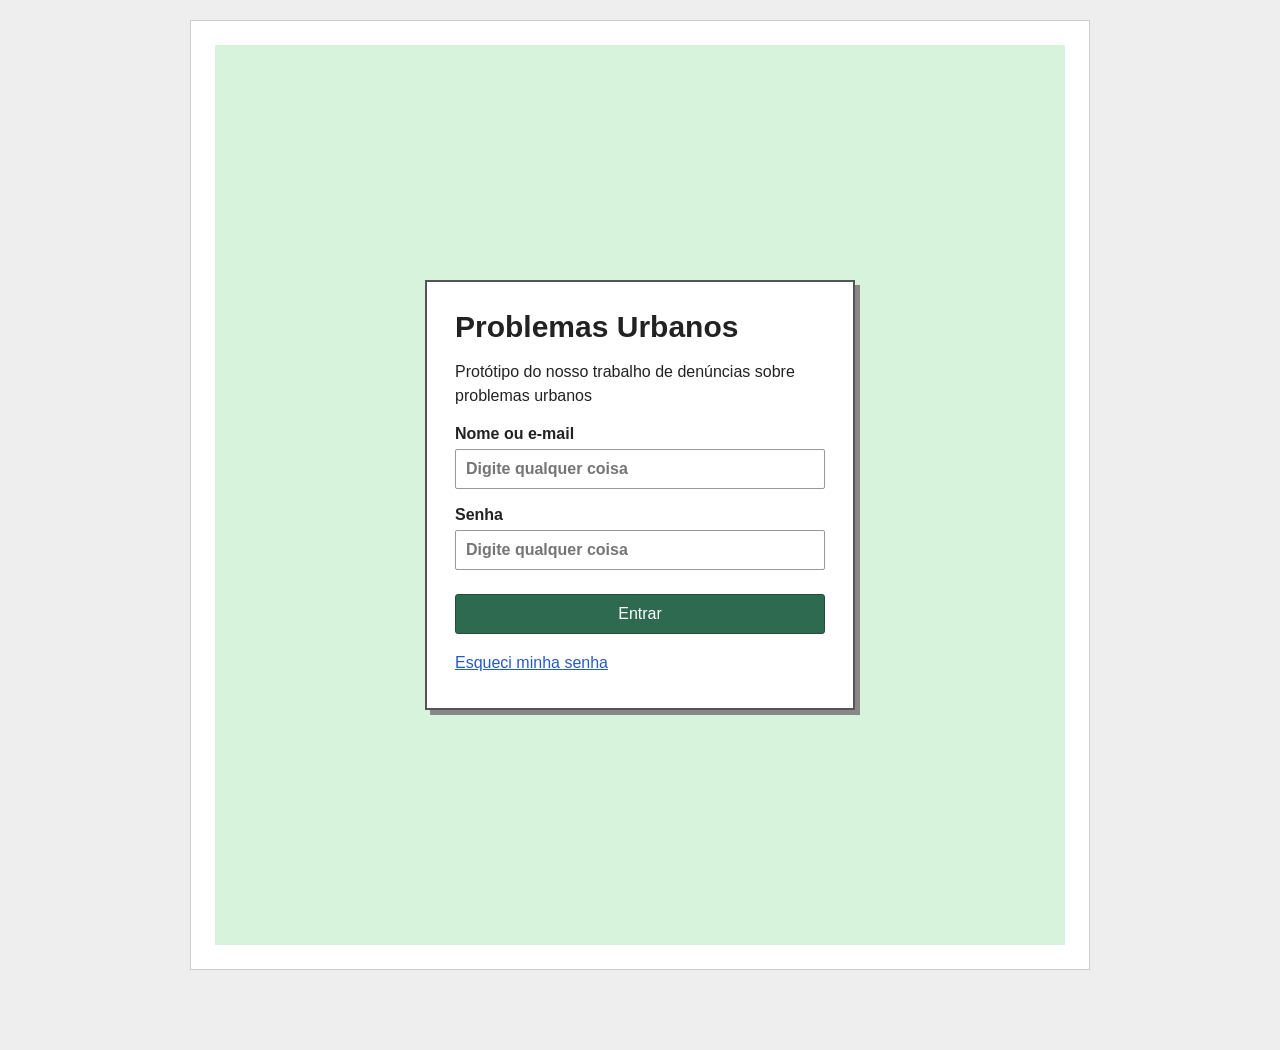
==== html/index.html @ fb7c90d3 "seila" ====
<!doctype html>
<html lang="pt-BR">
  <head>
    <meta charset="UTF-8" />
    <meta name="viewport" content="width=device-width, initial-scale=1.0" />
    <title>Login - Problemas Urbanos</title>
    <link rel="stylesheet" href="..//css/style.css" />
  </head>
  <body>
    <main>
      <div class="login">
        <div class="caixa">
          <h1>Problemas Urbanos</h1>
          <p>
            Protótipo do nosso trabalho de denúncias sobre problemas urbanos
          </p>
          <form
            onsubmit="event.preventDefault(); window.location.href='inicio.html'"
          >
            <label
              >Nome ou e-mail<input
                placeholder="Digite qualquer coisa" /></label
            ><label
              >Senha<input
                type="password"
                placeholder="Digite qualquer coisa" /></label
            ><button class="principal">Entrar</button>
          </form>
          <button
            class="link"
            onclick="alert('Nesta demonstração, qualquer preenchimento permite entrar.')"
          >
            Esqueci minha senha
          </button>
        </div>
      </div>
    </main>

    <script src="script.js"></script>
  </body>
</html>
---- css/style.css ----
/*
  Estilo simples do protótipo escolar.
  Este arquivo é usado pelas dez telas HTML.
*/

* {
  box-sizing: border-box;
}

body {
  margin: 0;
  background: #eeeeee;
  color: #222222;
  font-family: Arial, Helvetica, sans-serif;
}

button,
input,
select,
textarea {
  font: inherit;
}

button {
  cursor: pointer;
}

header {
  display: flex;
  align-items: center;
  justify-content: space-between;
  padding: 15px 24px;
  color: #ffffff;
  background: #2d6a4f;
}

header strong {
  display: block;
  font-size: 20px;
}

header small {
  display: block;
  margin-top: 3px;
  color: #d8f3dc;
}

header button {
  padding: 7px 12px;
  color: #2d6a4f;
  background: #ffffff;
  border: 0;
  border-radius: 2px;
}

main {
  width: min(900px, calc(100% - 30px));
  min-height: 550px;
  margin: 20px auto 80px;
  padding: 24px;
  background: #ffffff;
  border: 1px solid #cccccc;
}

.barra {
  display: flex;
  justify-content: space-between;
  padding: 10px;
  margin-bottom: 20px;
  font-size: 13px;
  background: #f4f4f4;
  border: 1px solid #cccccc;
}

.barra span:last-child {
  padding: 2px 6px;
  background: #ffe8a1;
}

h1 {
  margin: 12px 0;
  color: #2d6a4f;
  font-size: 30px;
}

h2 {
  padding-bottom: 5px;
  margin-top: 28px;
  border-bottom: 1px solid #cccccc;
}

p {
  line-height: 1.5;
}

label {
  display: block;
  margin: 17px 0 6px;
  font-weight: bold;
}

input,
select,
textarea {
  display: block;
  width: 100%;
  padding: 10px;
  margin-top: 6px;
  background: #ffffff;
  border: 1px solid #999999;
  border-radius: 2px;
}

textarea {
  min-height: 110px;
}

button,
.principal {
  padding: 10px 16px;
  margin: 12px 8px 0 0;
  background: #eeeeee;
  border: 1px solid #999999;
  border-radius: 3px;
}

.principal {
  color: #ffffff;
  background: #2d6a4f;
  border-color: #214d3a;
}

.grande {
  padding: 15px 22px;
  font-size: 17px;
}

.voltar,
.link {
  padding: 8px 0;
  color: #245bca;
  text-decoration: underline;
  background: none;
  border: 0;
}

.cards {
  display: flex;
  gap: 12px;
  margin: 22px 0;
}

.cards div {
  flex: 1;
  padding: 18px 12px;
  background: #fafafa;
  border: 1px solid #bbbbbb;
}

.cards b {
  display: block;
  color: #2d6a4f;
  font-size: 28px;
}

.cards span {
  font-size: 13px;
}

.atalhos {
  display: flex;
  flex-wrap: wrap;
  gap: 8px;
}

.item {
  display: block;
  width: 100%;
  padding: 13px;
  margin: 9px 0;
  text-align: left;
  background: #fafafa;
  border: 1px solid #bbbbbb;
}

.item b,
.item span,
.item small {
  display: block;
  margin-bottom: 5px;
}

.item span {
  color: #444444;
}

.item small,
.observacao {
  color: #666666;
  font-size: 12px;
}

.clicavel:hover {
  background: #eaf4ee;
}

.mapa {
  display: flex;
  flex-direction: column;
  align-items: center;
  justify-content: center;
  height: 260px;
  gap: 18px;
  margin: 18px 0;
  text-align: center;
  background-color: #dce8d6;
  background-image:
    linear-gradient(
      30deg,
      transparent 47%,
      #91a88d 48%,
      #91a88d 51%,
      transparent 52%
    ),
    linear-gradient(
      120deg,
      transparent 47%,
      #91a88d 48%,
      #91a88d 51%,
      transparent 52%
    );
  border: 2px solid #777777;
}

.mapa b,
.mapa span {
  padding: 6px;
  background: #ffffff;
  border: 1px solid #777777;
}

.mapa strong {
  font-size: 42px;
  letter-spacing: 10px;
}

.mapa.grande {
  height: 360px;
}

.resumo,
.perfil {
  padding: 15px;
  margin: 20px 0;
  background: #f7f7f7;
  border: 1px solid #aaaaaa;
}

.perfil b,
.perfil span {
  display: block;
  margin: 6px 0;
}

.login {
  display: flex;
  align-items: center;
  justify-content: center;
  min-height: 100vh;
  padding: 20px;
  background: #d8f3dc;
}

.caixa {
  width: min(430px, 100%);
  padding: 28px;
  background: #ffffff;
  border: 2px solid #555555;
  box-shadow: 5px 5px #888888;
}

.caixa h1 {
  margin-top: 0;
  color: #222222;
}

.caixa label {
  display: block;
  margin: 17px 0 6px;
  font-weight: bold;
}

.caixa .principal {
  width: 100%;
  margin-top: 18px;
}

.caixa .observacao {
  margin-top: 22px;
}

nav {
  position: fixed;
  right: 0;
  bottom: 0;
  left: 0;
  display: flex;
  justify-content: center;
  gap: 5px;
  padding: 8px;
  background: #ffffff;
  border-top: 2px solid #aaaaaa;
}

nav a {
  padding: 10px 20px;
  color: #222222;
  text-decoration: none;
  background: #eeeeee;
  border: 1px solid #aaaaaa;
}

@media (max-width: 600px) {
  main {
    padding: 16px;
  }

  .cards {
    flex-direction: column;
  }

  .barra {
    flex-direction: column;
    gap: 6px;
  }

  nav a {
    flex: 1;
    padding: 9px 3px;
    font-size: 12px;
    text-align: center;
  }
}
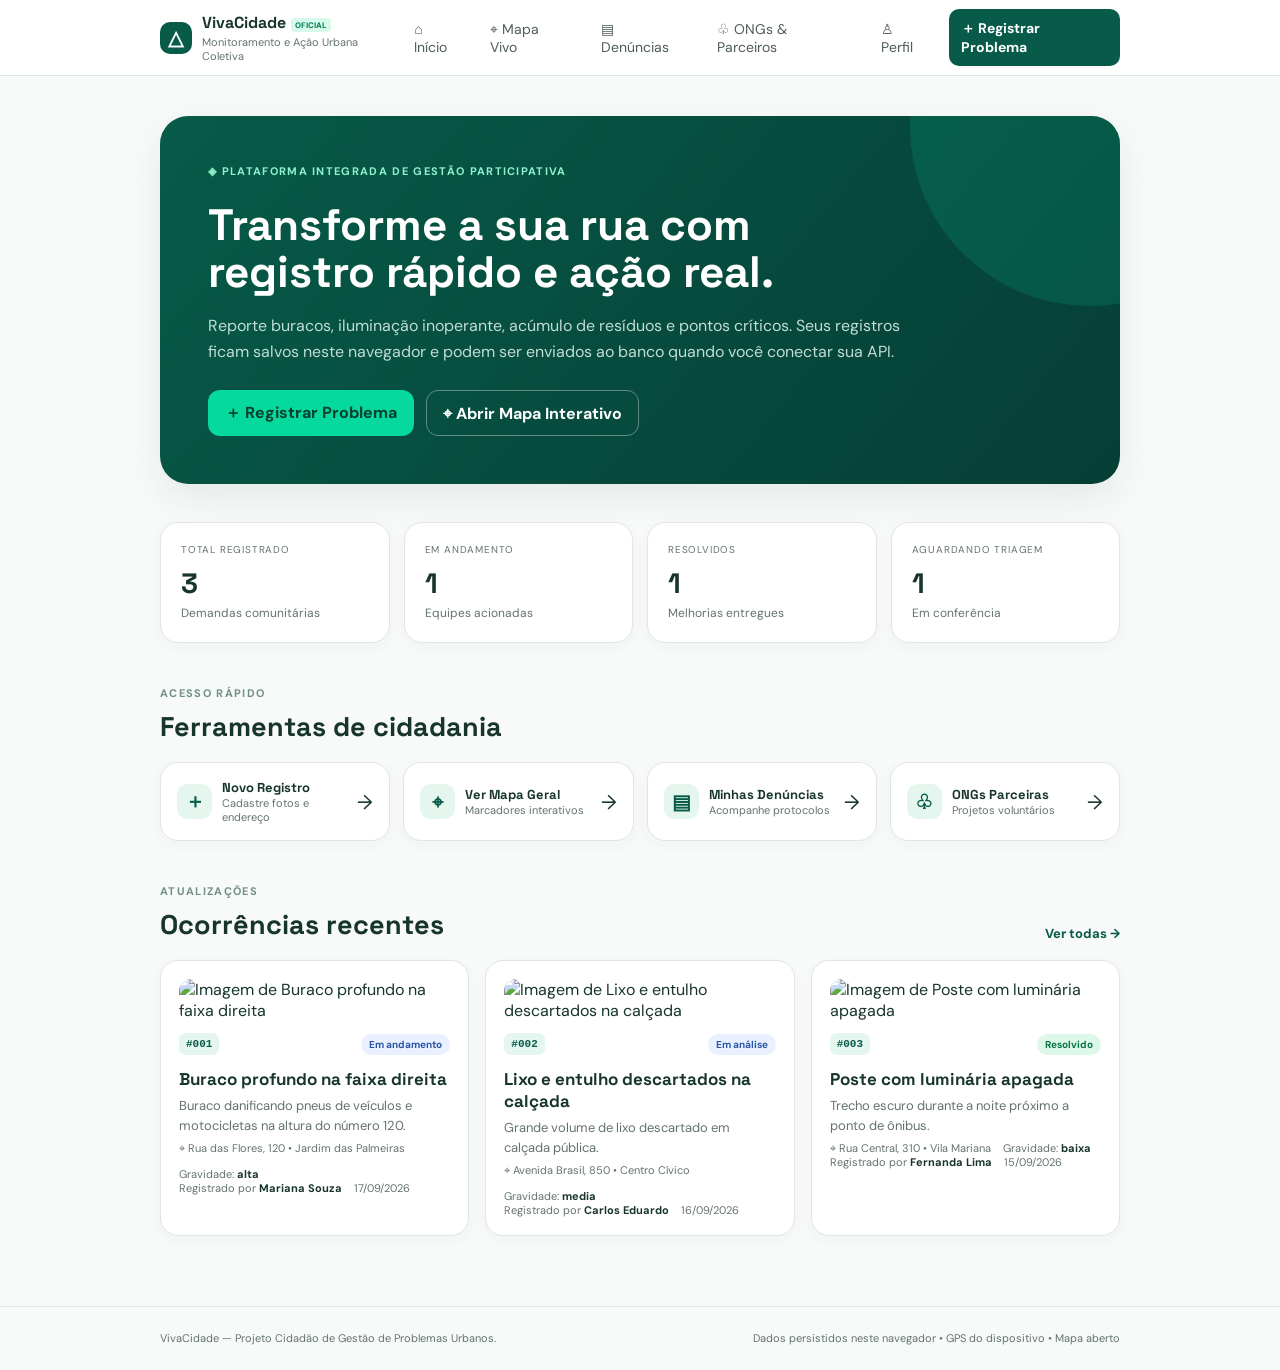
==== commit a9e996cd: "primeira versao" ====
--- a/html/index.html
+++ b/html/index.html
@@ -3,39 +3,350 @@
   <head>
     <meta charset="UTF-8" />
     <meta name="viewport" content="width=device-width, initial-scale=1.0" />
-    <title>Login - Problemas Urbanos</title>
-    <link rel="stylesheet" href="..//css/style.css" />
+    <meta
+      name="description"
+      content="VivaCidade — registro colaborativo de problemas urbanos"
+    />
+    <title>VivaCidade — Problemas Urbanos</title>
+    <link rel="preconnect" href="https://fonts.googleapis.com" />
+    <link rel="preconnect" href="https://fonts.gstatic.com" crossorigin />
+    <link
+      href="https://fonts.googleapis.com/css2?family=DM+Sans:wght@400;500;600;700&family=Space+Grotesk:wght@500;600;700&display=swap"
+      rel="stylesheet"
+    />
+    <link rel="stylesheet" href="/css/style.css" />
   </head>
   <body>
-    <main>
-      <div class="login">
-        <div class="caixa">
-          <h1>Problemas Urbanos</h1>
+    <header class="topbar">
+      <a class="brand" href="#inicio"
+        ><span class="brand-mark">△</span
+        ><span
+          ><strong>VivaCidade</strong><small>OFICIAL</small
+          ><em>Monitoramento e Ação Urbana Coletiva</em></span
+        ></a
+      >
+      <button class="menu-toggle" id="menuToggle" aria-label="Abrir menu">
+        ☰
+      </button>
+      <nav id="mainNav">
+        <a href="#inicio">⌂ Início</a><a href="#mapa">⌖ Mapa Vivo</a
+        ><a href="#denuncias">▤ Denúncias</a
+        ><a href="#colaboradores">♧ ONGs & Parceiros</a
+        ><a href="#perfil">♙ Perfil</a
+        ><a class="nav-cta" href="#registrar">＋ Registrar Problema</a>
+      </nav>
+    </header>
+
+    <main class="shell">
+      <section class="view" data-view="inicio">
+        <div class="hero">
+          <div class="eyebrow">
+            ◈ Plataforma Integrada de Gestão Participativa
+          </div>
+          <h1>Transforme a sua rua com registro rápido e ação real.</h1>
           <p>
-            Protótipo do nosso trabalho de denúncias sobre problemas urbanos
+            Reporte buracos, iluminação inoperante, acúmulo de resíduos e pontos
+            críticos. Seus registros ficam salvos neste navegador e podem ser
+            enviados ao banco quando você conectar sua API.
           </p>
-          <form
-            onsubmit="event.preventDefault(); window.location.href='inicio.html'"
+          <div class="hero-actions">
+            <a class="button button-primary" href="#registrar"
+              >＋ Registrar Problema</a
+            ><a class="button button-ghost" href="#mapa"
+              >⌖ Abrir Mapa Interativo</a
+            >
+          </div>
+        </div>
+        <div id="stats" class="stats-grid"></div>
+        <div class="section-heading">
+          <div>
+            <span class="eyebrow muted">Acesso rápido</span>
+            <h2>Ferramentas de cidadania</h2>
+          </div>
+        </div>
+        <div class="quick-grid">
+          <a href="#registrar" class="quick-card"
+            ><b>＋</b
+            ><span
+              ><strong>Novo Registro</strong
+              ><small>Cadastre fotos e endereço</small></span
+            >→</a
+          ><a href="#mapa" class="quick-card"
+            ><b>⌖</b
+            ><span
+              ><strong>Ver Mapa Geral</strong
+              ><small>Marcadores interativos</small></span
+            >→</a
+          ><a href="#denuncias" class="quick-card"
+            ><b>▤</b
+            ><span
+              ><strong>Minhas Denúncias</strong
+              ><small>Acompanhe protocolos</small></span
+            >→</a
+          ><a href="#colaboradores" class="quick-card"
+            ><b>♧</b
+            ><span
+              ><strong>ONGs Parceiras</strong
+              ><small>Projetos voluntários</small></span
+            >→</a
           >
+        </div>
+        <div class="section-heading">
+          <div>
+            <span class="eyebrow muted">Atualizações</span>
+            <h2>Ocorrências recentes</h2>
+          </div>
+          <a href="#denuncias" class="text-link">Ver todas →</a>
+        </div>
+        <div id="recentComplaints" class="cards-grid"></div>
+      </section>
+
+      <section class="view" data-view="registrar" hidden>
+        <div class="page-title">
+          <span class="eyebrow muted">Protocolo Cidadão Digital</span>
+          <h1>Registrar problema urbano</h1>
+          <p>Preencha os dados; tudo é salvo no armazenamento do navegador.</p>
+        </div>
+        <form id="complaintForm" class="panel form-panel">
+          <div class="form-grid">
             <label
-              >Nome ou e-mail<input
-                placeholder="Digite qualquer coisa" /></label
-            ><label
-              >Senha<input
-                type="password"
-                placeholder="Digite qualquer coisa" /></label
-            ><button class="principal">Entrar</button>
+              >Categoria<select id="category" required>
+                <option value="buraco_na_rua">Buraco na rua</option>
+                <option value="lixo_acumulado">Lixo e entulho</option>
+                <option value="iluminacao_publica">Iluminação pública</option>
+                <option value="alagamento">Alagamento</option>
+                <option value="calcada_danificada">Calçada danificada</option>
+                <option value="outro">Outro</option>
+              </select></label
+            ><label
+              >Título<input
+                id="title"
+                required
+                maxlength="255"
+                placeholder="Ex.: Buraco grande em frente ao número 120" /></label
+            ><label class="full"
+              >Descrição<textarea
+                id="description"
+                required
+                minlength="8"
+                placeholder="Explique o problema, impacto e há quanto tempo existe."
+              ></textarea></label
+            ><label
+              >Gravidade<select id="severity">
+                <option value="baixa">Baixa</option>
+                <option value="media" selected>Média</option>
+                <option value="alta">Alta</option>
+                <option value="urgente">Urgente</option>
+              </select></label
+            ><label
+              >Seu nome<input
+                id="reporterName"
+                value="Morador Local"
+                maxlength="120" /></label
+            ><label
+              >E-mail<input
+                id="reporterEmail"
+                type="email"
+                value="morador@cidade.org"
+                maxlength="180" /></label
+            ><label class="full"
+              >Endereço específico<input
+                id="address"
+                required
+                maxlength="255"
+                value="Rua das Flores, 120" /></label
+            ><label
+              >Bairro / Região<input
+                id="neighborhood"
+                maxlength="120"
+                value="Jardim Central"
+            /></label>
+            <div class="location-box">
+              <button type="button" class="button button-outline" id="useGps">
+                ⌖ Usar minha localização GPS</button
+              ><span id="coordinates">Coordenadas: -23.550520, -46.633308</span>
+            </div>
+            <label class="full upload-label"
+              >Foto da ocorrência<input
+                id="complaintImage"
+                type="file"
+                accept="image/*"
+              /><span id="imageName">Nenhuma imagem selecionada</span></label
+            >
+          </div>
+          <div class="form-actions">
+            <a class="button button-ghost" href="#inicio">Cancelar</a
+            ><button class="button button-primary" type="submit">
+              ✓ Salvar denúncia
+            </button>
+          </div>
+        </form>
+      </section>
+
+      <section class="view" data-view="denuncias" hidden>
+        <div class="page-title row-title">
+          <div>
+            <span class="eyebrow muted">Histórico local persistente</span>
+            <h1>Denúncias & ocorrências</h1>
+            <p>Busque, apoie e altere o status das ocorrências salvas.</p>
+          </div>
+          <a class="button button-primary" href="#registrar"
+            >＋ Nova denúncia</a
+          >
+        </div>
+        <div class="filters">
+          <input
+            id="search"
+            placeholder="Buscar por código, rua ou palavra-chave..."
+          /><select id="statusFilter">
+            <option value="">Todos os status</option>
+            <option value="em_analise">Em análise</option>
+            <option value="em_andamento">Em andamento</option>
+            <option value="resolvido">Resolvido</option></select
+          ><select id="categoryFilter">
+            <option value="">Todas as categorias</option>
+            <option value="buraco_na_rua">Buracos</option>
+            <option value="lixo_acumulado">Lixo</option>
+            <option value="iluminacao_publica">Iluminação</option>
+            <option value="alagamento">Alagamentos</option>
+          </select>
+        </div>
+        <div id="complaintsList" class="stack"></div>
+      </section>
+
+      <section class="view" data-view="mapa" hidden>
+        <div class="page-title row-title">
+          <div>
+            <span class="eyebrow muted">Geolocalização</span>
+            <h1>Mapa Vivo da Cidade</h1>
+            <p>Use o GPS real ou os pontos geocodificados das denúncias.</p>
+          </div>
+          <button class="button button-outline" id="mapGps">
+            ⌖ Centralizar no meu GPS
+          </button>
+        </div>
+        <div class="map-layout">
+          <div class="map-panel">
+            <div id="mapStatus" class="map-status">
+              Mapa OpenStreetMap pronto
+            </div>
+            <iframe
+              id="mapFrame"
+              title="Mapa das ocorrências"
+              loading="lazy"
+            ></iframe>
+          </div>
+          <aside id="mapDetails" class="panel map-details">
+            <div class="empty-state">
+              Selecione uma ocorrência na lista abaixo para ver detalhes.
+            </div>
+          </aside>
+        </div>
+        <div id="mapCards" class="cards-grid compact"></div>
+      </section>
+
+      <section class="view" data-view="perfil" hidden>
+        <div class="page-title">
+          <span class="eyebrow muted">Preferências</span>
+          <h1>Meu perfil</h1>
+          <p>As alterações ficam salvas automaticamente no localStorage.</p>
+        </div>
+        <div class="two-col">
+          <form id="profileForm" class="panel form-panel">
+            <div class="avatar-row">
+              <div id="avatarPreview" class="avatar">♙</div>
+              <label class="button button-outline"
+                >Escolher foto<input
+                  id="avatarImage"
+                  type="file"
+                  accept="image/*"
+                  hidden
+              /></label>
+            </div>
+            <label>Nome completo<input id="profileName" required /></label
+            ><label
+              >E-mail<input id="profileEmail" required type="email" /></label
+            ><label
+              >Bairro de atuação<input
+                id="profileNeighborhood"
+                required /></label
+            ><label class="check-row"
+              ><input id="notifications" type="checkbox" /> Receber notificações
+              de andamento</label
+            ><button class="button button-primary" type="submit">
+              Salvar alterações
+            </button>
           </form>
-          <button
-            class="link"
-            onclick="alert('Nesta demonstração, qualquer preenchimento permite entrar.')"
-          >
-            Esqueci minha senha
+          <div class="panel summary-panel">
+            <span class="eyebrow muted">Resumo</span>
+            <h2 id="profileSummary">Cidadão Participativo</h2>
+            <p id="profileSummaryEmail"></p>
+            <hr />
+            <p><strong id="profileCount">0</strong> denúncias cadastradas</p>
+            <p class="success">● Conta ativa</p>
+          </div>
+        </div>
+      </section>
+
+      <section class="view" data-view="colaboradores" hidden>
+        <div class="page-title row-title">
+          <div>
+            <span class="eyebrow muted">Rede de impacto</span>
+            <h1>ONGs & parceiros</h1>
+            <p>Organizações cadastradas pela comunidade.</p>
+          </div>
+          <button class="button button-primary" id="showOrgForm">
+            ＋ Cadastrar organização
           </button>
         </div>
-      </div>
+        <form id="orgForm" class="panel form-panel" hidden>
+          <div class="form-grid">
+            <label
+              >Nome da organização<input
+                id="orgName"
+                required
+                maxlength="140" /></label
+            ><label
+              >Categoria<input
+                id="orgCategory"
+                required
+                maxlength="100" /></label
+            ><label class="full"
+              >Descrição curta<input
+                id="orgTagline"
+                required
+                maxlength="255" /></label
+            ><label>E-mail de contato<input id="orgEmail" type="email" /></label
+            ><label>Telefone<input id="orgPhone" /></label
+            ><label class="full"
+              >Áreas de atuação<textarea
+                id="orgFocus"
+                required
+              ></textarea></label
+            ><label class="full upload-label"
+              >Imagem<input id="orgImage" type="file" accept="image/*" /><span
+                id="orgImageName"
+                >Nenhuma imagem selecionada</span
+              ></label
+            >
+          </div>
+          <div class="form-actions">
+            <button type="button" class="button button-ghost" id="cancelOrg">
+              Cancelar</button
+            ><button class="button button-primary">Salvar organização</button>
+          </div>
+        </form>
+        <div id="orgList" class="cards-grid"></div>
+      </section>
     </main>
-
-    <script src="script.js"></script>
+    <div id="toast" class="toast" role="status"></div>
+    <footer>
+      VivaCidade — Projeto Cidadão de Gestão de Problemas Urbanos.
+      <span
+        >Dados persistidos neste navegador • GPS do dispositivo • Mapa
+        aberto</span
+      >
+    </footer>
+    <script src="/java/app.js"></script>
   </body>
 </html>
--- a/css/style.css
+++ b/css/style.css
@@ -1,343 +1,722 @@
-/*
-  Estilo simples do protótipo escolar.
-  Este arquivo é usado pelas dez telas HTML.
-*/
-
+:root {
+  --ink: #17352b;
+  --muted: #64736d;
+  --line: #dfe7e2;
+  --paper: #f7faf8;
+  --card: #fff;
+  --green: #075b48;
+  --lime: #05d99b;
+  --soft: #e4f6ee;
+  --orange: #e99620;
+  --red: #d95252;
+  --shadow: 0 14px 36px rgba(23, 53, 43, 0.08);
+  --ease: cubic-bezier(0.23, 1, 0.32, 1);
+}
 * {
   box-sizing: border-box;
 }
-
+html {
+  scroll-behavior: smooth;
+}
 body {
   margin: 0;
-  background: #eeeeee;
-  color: #222222;
-  font-family: Arial, Helvetica, sans-serif;
-}
-
+  background: var(--paper);
+  color: var(--ink);
+  font-family: "DM Sans", sans-serif;
+}
+h1,
+h2,
+h3,
+strong {
+  font-family: "Space Grotesk", sans-serif;
+}
+a {
+  color: inherit;
+  text-decoration: none;
+}
 button,
 input,
 select,
 textarea {
   font: inherit;
 }
-
-button {
+button,
+.button {
   cursor: pointer;
 }
-
-header {
+.topbar {
+  height: 76px;
+  background: #fff;
+  border-bottom: 1px solid var(--line);
   display: flex;
   align-items: center;
   justify-content: space-between;
-  padding: 15px 24px;
-  color: #ffffff;
-  background: #2d6a4f;
-}
-
-header strong {
+  padding: 0 max(24px, calc((100% - 960px) / 2));
+  position: sticky;
+  top: 0;
+  z-index: 5;
+}
+.brand {
+  display: flex;
+  align-items: center;
+  gap: 10px;
+}
+.brand-mark {
+  display: grid;
+  place-items: center;
+  width: 32px;
+  height: 32px;
+  background: var(--green);
+  color: #fff;
+  border-radius: 10px;
+  font-weight: 700;
+  font-size: 20px;
+}
+.brand strong {
+  font-size: 16px;
+  display: inline;
+}
+.brand small {
+  font-size: 8px;
+  color: #007c5c;
+  background: #d7faea;
+  border-radius: 4px;
+  padding: 2px 4px;
+  margin-left: 5px;
+  font-weight: 700;
+}
+.brand em {
   display: block;
+  font-size: 11px;
+  color: var(--muted);
+  font-style: normal;
+  margin-top: 2px;
+}
+nav {
+  display: flex;
+  gap: 7px;
+  align-items: center;
+  font-size: 14px;
+  color: #4f5c57;
+}
+nav a {
+  padding: 10px 12px;
+  border-radius: 10px;
+  transition: 0.18s;
+}
+nav a:hover,
+nav a:focus {
+  background: var(--soft);
+  color: var(--green);
+}
+nav .nav-cta {
+  background: var(--green);
+  color: #fff;
+  font-weight: 700;
+}
+.menu-toggle {
+  display: none;
+  border: 0;
+  background: none;
+  font-size: 24px;
+  color: var(--green);
+}
+.shell {
+  width: min(960px, calc(100% - 32px));
+  margin: 40px auto 70px;
+}
+.view[hidden] {
+  display: none;
+}
+.hero {
+  border-radius: 28px;
+  padding: 48px;
+  background: linear-gradient(130deg, #075b48, #063e35);
+  color: #fff;
+  box-shadow: var(--shadow);
+  overflow: hidden;
+  position: relative;
+}
+.hero:after {
+  content: "";
+  position: absolute;
+  width: 360px;
+  height: 360px;
+  border-radius: 50%;
+  right: -150px;
+  top: -170px;
+  background: rgba(5, 217, 155, 0.14);
+}
+.hero > * {
+  position: relative;
+  z-index: 1;
+}
+.eyebrow {
+  text-transform: uppercase;
+  letter-spacing: 0.12em;
+  font-size: 11px;
+  color: #8ef3cd;
+  font-weight: 700;
+}
+.eyebrow.muted {
+  color: #709087;
+}
+.hero h1 {
+  font-size: 44px;
+  line-height: 1.06;
+  max-width: 650px;
+  margin: 24px 0 18px;
+}
+.hero p {
+  color: #c0ddd3;
+  max-width: 700px;
+  line-height: 1.6;
+}
+.hero-actions {
+  display: flex;
+  gap: 12px;
+  margin-top: 26px;
+}
+.button {
+  display: inline-flex;
+  align-items: center;
+  justify-content: center;
+  gap: 8px;
+  border: 1px solid transparent;
+  border-radius: 12px;
+  padding: 11px 16px;
+  font-weight: 700;
+  transition:
+    transform 0.16s var(--ease),
+    box-shadow 0.16s var(--ease),
+    background 0.16s;
+}
+.button:active {
+  transform: scale(0.97);
+}
+.button-primary {
+  background: var(--green);
+  color: #fff;
+}
+.button-primary:hover {
+  background: #063f34;
+  box-shadow: 0 8px 18px rgba(7, 91, 72, 0.2);
+}
+.hero .button-primary {
+  background: var(--lime);
+  color: #073f32;
+}
+.button-ghost {
+  border-color: rgba(255, 255, 255, 0.35);
+  color: #fff;
+  background: transparent;
+}
+.button-ghost:hover {
+  background: rgba(255, 255, 255, 0.1);
+}
+.button-outline {
+  border-color: #b9ccc4;
+  background: #fff;
+  color: var(--green);
+}
+.button-outline:hover {
+  background: var(--soft);
+}
+.stats-grid {
+  display: grid;
+  grid-template-columns: repeat(4, 1fr);
+  gap: 14px;
+  margin: 38px 0;
+}
+.stat,
+.panel,
+.quick-card,
+.complaint-card,
+.org-card {
+  background: var(--card);
+  border: 1px solid var(--line);
+  border-radius: 18px;
+  box-shadow: 0 4px 15px rgba(23, 53, 43, 0.035);
+}
+.stat {
+  padding: 20px;
+}
+.stat small {
+  display: block;
+  text-transform: uppercase;
+  font-size: 10px;
+  letter-spacing: 0.08em;
+  color: var(--muted);
+}
+.stat strong {
+  font-size: 28px;
+  display: block;
+  margin-top: 9px;
+}
+.stat span {
+  font-size: 12px;
+  color: var(--muted);
+}
+.section-heading,
+.page-title {
+  margin: 38px 0 18px;
+}
+.section-heading {
+  display: flex;
+  justify-content: space-between;
+  align-items: end;
+}
+.section-heading h2,
+.page-title h1 {
+  margin: 7px 0 0;
+  font-size: 27px;
+}
+.text-link {
+  color: var(--green);
+  font-weight: 700;
+  font-size: 13px;
+}
+.quick-grid {
+  display: grid;
+  grid-template-columns: repeat(4, 1fr);
+  gap: 13px;
+}
+.quick-card {
+  display: flex;
+  align-items: center;
+  gap: 10px;
+  padding: 16px;
   font-size: 20px;
 }
-
-header small {
+.quick-card > b {
+  display: grid;
+  place-items: center;
+  width: 35px;
+  height: 35px;
+  border-radius: 11px;
+  background: var(--soft);
+  color: var(--green);
+}
+.quick-card span {
+  flex: 1;
+}
+.quick-card strong,
+.quick-card small {
   display: block;
-  margin-top: 3px;
-  color: #d8f3dc;
-}
-
-header button {
-  padding: 7px 12px;
-  color: #2d6a4f;
-  background: #ffffff;
-  border: 0;
-  border-radius: 2px;
-}
-
-main {
-  width: min(900px, calc(100% - 30px));
-  min-height: 550px;
-  margin: 20px auto 80px;
+}
+.quick-card strong {
+  font-size: 13px;
+}
+.quick-card small {
+  font-size: 11px;
+  color: var(--muted);
+  font-family: "DM Sans";
+}
+.cards-grid {
+  display: grid;
+  grid-template-columns: repeat(3, 1fr);
+  gap: 16px;
+}
+.cards-grid.compact {
+  grid-template-columns: repeat(4, 1fr);
+}
+.complaint-card,
+.org-card {
+  padding: 18px;
+}
+.complaint-card img,
+.org-card img {
+  width: 100%;
+  height: 140px;
+  object-fit: cover;
+  border-radius: 12px;
+  margin-bottom: 12px;
+}
+.card-top,
+.meta-row,
+.row-title,
+.form-actions,
+.avatar-row,
+.location-box {
+  display: flex;
+  align-items: center;
+  justify-content: space-between;
+  gap: 12px;
+}
+.code {
+  font: 700 11px monospace;
+  background: var(--soft);
+  color: var(--green);
+  padding: 5px 7px;
+  border-radius: 7px;
+}
+.badge {
+  font-size: 10px;
+  font-weight: 700;
+  border-radius: 30px;
+  padding: 4px 8px;
+  background: #e9f0ff;
+  color: #2856a5;
+}
+.badge.status-andamento {
+  background: #fff2d9;
+  color: #9a5b00;
+}
+.badge.status-resolvido {
+  background: #ddf8e9;
+  color: #087347;
+}
+.complaint-card h3,
+.org-card h3 {
+  font-size: 17px;
+  margin: 13px 0 6px;
+}
+.complaint-card p,
+.org-card p {
+  font-size: 13px;
+  color: var(--muted);
+  line-height: 1.5;
+  margin: 6px 0;
+}
+.meta-row {
+  font-size: 11px;
+  color: var(--muted);
+  justify-content: flex-start;
+  flex-wrap: wrap;
+}
+.meta-row b {
+  color: var(--ink);
+}
+.page-title p {
+  color: var(--muted);
+  margin: 7px 0;
+}
+.row-title {
+  align-items: end;
+}
+.panel {
   padding: 24px;
-  background: #ffffff;
-  border: 1px solid #cccccc;
-}
-
-.barra {
-  display: flex;
-  justify-content: space-between;
-  padding: 10px;
-  margin-bottom: 20px;
-  font-size: 13px;
-  background: #f4f4f4;
-  border: 1px solid #cccccc;
-}
-
-.barra span:last-child {
-  padding: 2px 6px;
-  background: #ffe8a1;
-}
-
-h1 {
-  margin: 12px 0;
-  color: #2d6a4f;
-  font-size: 30px;
-}
-
-h2 {
-  padding-bottom: 5px;
-  margin-top: 28px;
-  border-bottom: 1px solid #cccccc;
-}
-
-p {
-  line-height: 1.5;
-}
-
+}
+.form-panel {
+  max-width: 800px;
+}
+.form-grid {
+  display: grid;
+  grid-template-columns: 1fr 1fr;
+  gap: 17px;
+}
+.form-grid .full {
+  grid-column: 1/-1;
+}
 label {
-  display: block;
-  margin: 17px 0 6px;
-  font-weight: bold;
-}
-
+  font-weight: 700;
+  font-size: 12px;
+  color: var(--ink);
+}
 input,
 select,
 textarea {
   display: block;
   width: 100%;
-  padding: 10px;
+  border: 1px solid #cedbd5;
+  background: #fbfdfc;
+  border-radius: 10px;
+  padding: 12px;
+  margin-top: 7px;
+  color: var(--ink);
+  outline: 0;
+  transition:
+    border 0.18s,
+    box-shadow 0.18s;
+}
+textarea {
+  min-height: 120px;
+  resize: vertical;
+}
+input:focus,
+select:focus,
+textarea:focus {
+  border-color: #41aa85;
+  box-shadow: 0 0 0 3px #d8f4e7;
+}
+.form-actions {
+  justify-content: flex-end;
+  margin-top: 24px;
+}
+.location-box {
+  grid-column: 1/-1;
+  background: var(--soft);
+  border-radius: 14px;
+  padding: 13px;
+}
+.location-box span {
+  font-size: 11px;
+  color: var(--muted);
+}
+.upload-label {
+  border: 2px dashed #bfd3ca;
+  padding: 14px;
+  border-radius: 12px;
+}
+.upload-label input {
+  border: 0;
+  padding: 0;
+  background: transparent;
+}
+.upload-label span {
+  font-size: 11px;
+  font-weight: 400;
+  color: var(--muted);
+  display: block;
   margin-top: 6px;
-  background: #ffffff;
-  border: 1px solid #999999;
-  border-radius: 2px;
-}
-
-textarea {
-  min-height: 110px;
-}
-
-button,
-.principal {
-  padding: 10px 16px;
-  margin: 12px 8px 0 0;
-  background: #eeeeee;
-  border: 1px solid #999999;
-  border-radius: 3px;
-}
-
-.principal {
-  color: #ffffff;
-  background: #2d6a4f;
-  border-color: #214d3a;
-}
-
-.grande {
-  padding: 15px 22px;
-  font-size: 17px;
-}
-
-.voltar,
-.link {
-  padding: 8px 0;
-  color: #245bca;
-  text-decoration: underline;
-  background: none;
+}
+.filters {
+  display: grid;
+  grid-template-columns: 2fr 1fr 1fr;
+  gap: 12px;
+  margin-bottom: 18px;
+}
+.stack {
+  display: grid;
+  gap: 14px;
+}
+.complaint-card.list {
+  display: grid;
+  grid-template-columns: 1fr auto;
+  gap: 14px;
+  align-items: center;
+}
+.complaint-card.list img {
+  width: 130px;
+  height: 92px;
+  grid-row: span 2;
+  margin: 0;
+}
+.card-actions {
+  display: flex;
+  gap: 8px;
+  align-items: center;
+  flex-wrap: wrap;
+  justify-content: flex-end;
+}
+.card-actions select {
+  width: auto;
+  margin: 0;
+  padding: 8px;
+}
+.map-layout {
+  display: grid;
+  grid-template-columns: 2fr 1fr;
+  gap: 18px;
+}
+.map-panel {
+  min-height: 480px;
+  border-radius: 20px;
+  overflow: hidden;
+  border: 1px solid var(--line);
+  background: #dceee6;
+  position: relative;
+}
+.map-panel iframe {
+  width: 100%;
+  height: 480px;
   border: 0;
 }
-
-.cards {
-  display: flex;
-  gap: 12px;
-  margin: 22px 0;
-}
-
-.cards div {
-  flex: 1;
-  padding: 18px 12px;
-  background: #fafafa;
-  border: 1px solid #bbbbbb;
-}
-
-.cards b {
+.map-status {
+  position: absolute;
+  z-index: 1;
+  left: 14px;
+  top: 14px;
+  background: #17352bdd;
+  color: #d9fff0;
+  border-radius: 10px;
+  padding: 9px 12px;
+  font-size: 11px;
+}
+.map-details {
+  min-height: 480px;
+}
+.empty-state {
+  text-align: center;
+  color: var(--muted);
+  padding: 50px 12px;
+  font-size: 13px;
+}
+.two-col {
+  display: grid;
+  grid-template-columns: 1.5fr 1fr;
+  gap: 18px;
+}
+.two-col label {
   display: block;
-  color: #2d6a4f;
-  font-size: 28px;
-}
-
-.cards span {
+  margin-bottom: 16px;
+}
+.avatar-row {
+  justify-content: flex-start;
+  margin-bottom: 25px;
+}
+.avatar {
+  width: 70px;
+  height: 70px;
+  border-radius: 18px;
+  display: grid;
+  place-items: center;
+  background: var(--soft);
+  color: var(--green);
+  font-size: 32px;
+  overflow: hidden;
+}
+.avatar img {
+  width: 100%;
+  height: 100%;
+  object-fit: cover;
+}
+.check-row {
+  display: flex !important;
+  align-items: center;
+  gap: 8px;
+}
+.check-row input {
+  width: auto;
+  margin: 0;
+}
+.summary-panel {
+  height: max-content;
+}
+.summary-panel h2 {
+  margin: 18px 0 5px;
+}
+.summary-panel p {
+  color: var(--muted);
   font-size: 13px;
 }
-
-.atalhos {
-  display: flex;
-  flex-wrap: wrap;
-  gap: 8px;
-}
-
-.item {
-  display: block;
-  width: 100%;
-  padding: 13px;
-  margin: 9px 0;
-  text-align: left;
-  background: #fafafa;
-  border: 1px solid #bbbbbb;
-}
-
-.item b,
-.item span,
-.item small {
-  display: block;
-  margin-bottom: 5px;
-}
-
-.item span {
-  color: #444444;
-}
-
-.item small,
-.observacao {
-  color: #666666;
-  font-size: 12px;
-}
-
-.clicavel:hover {
-  background: #eaf4ee;
-}
-
-.mapa {
-  display: flex;
-  flex-direction: column;
-  align-items: center;
-  justify-content: center;
-  height: 260px;
-  gap: 18px;
-  margin: 18px 0;
-  text-align: center;
-  background-color: #dce8d6;
-  background-image:
-    linear-gradient(
-      30deg,
-      transparent 47%,
-      #91a88d 48%,
-      #91a88d 51%,
-      transparent 52%
-    ),
-    linear-gradient(
-      120deg,
-      transparent 47%,
-      #91a88d 48%,
-      #91a88d 51%,
-      transparent 52%
-    );
-  border: 2px solid #777777;
-}
-
-.mapa b,
-.mapa span {
-  padding: 6px;
-  background: #ffffff;
-  border: 1px solid #777777;
-}
-
-.mapa strong {
-  font-size: 42px;
-  letter-spacing: 10px;
-}
-
-.mapa.grande {
-  height: 360px;
-}
-
-.resumo,
-.perfil {
-  padding: 15px;
-  margin: 20px 0;
-  background: #f7f7f7;
-  border: 1px solid #aaaaaa;
-}
-
-.perfil b,
-.perfil span {
-  display: block;
-  margin: 6px 0;
-}
-
-.login {
-  display: flex;
-  align-items: center;
-  justify-content: center;
-  min-height: 100vh;
-  padding: 20px;
-  background: #d8f3dc;
-}
-
-.caixa {
-  width: min(430px, 100%);
-  padding: 28px;
-  background: #ffffff;
-  border: 2px solid #555555;
-  box-shadow: 5px 5px #888888;
-}
-
-.caixa h1 {
-  margin-top: 0;
-  color: #222222;
-}
-
-.caixa label {
-  display: block;
-  margin: 17px 0 6px;
-  font-weight: bold;
-}
-
-.caixa .principal {
-  width: 100%;
-  margin-top: 18px;
-}
-
-.caixa .observacao {
-  margin-top: 22px;
-}
-
-nav {
+.summary-panel hr {
+  border: 0;
+  border-top: 1px solid var(--line);
+  margin: 24px 0;
+}
+.success {
+  color: #087347 !important;
+  font-weight: 700;
+}
+.toast {
   position: fixed;
-  right: 0;
-  bottom: 0;
-  left: 0;
-  display: flex;
-  justify-content: center;
-  gap: 5px;
-  padding: 8px;
-  background: #ffffff;
-  border-top: 2px solid #aaaaaa;
-}
-
-nav a {
-  padding: 10px 20px;
-  color: #222222;
-  text-decoration: none;
-  background: #eeeeee;
-  border: 1px solid #aaaaaa;
-}
-
-@media (max-width: 600px) {
-  main {
-    padding: 16px;
-  }
-
-  .cards {
+  right: 20px;
+  bottom: 20px;
+  background: #17352b;
+  color: #fff;
+  padding: 13px 17px;
+  border-radius: 12px;
+  box-shadow: var(--shadow);
+  font-size: 13px;
+  opacity: 0;
+  transform: translateY(15px);
+  transition: 0.25s;
+  z-index: 20;
+}
+.toast.show {
+  opacity: 1;
+  transform: translateY(0);
+}
+footer {
+  border-top: 1px solid var(--line);
+  padding: 24px max(24px, calc((100% - 960px) / 2));
+  font-size: 11px;
+  color: var(--muted);
+  display: flex;
+  justify-content: space-between;
+  gap: 20px;
+}
+@media (max-width: 800px) {
+  .topbar {
+    padding: 0 18px;
+  }
+  .menu-toggle {
+    display: block;
+  }
+  nav {
+    display: none;
+    position: absolute;
+    top: 76px;
+    left: 0;
+    right: 0;
+    background: #fff;
     flex-direction: column;
-  }
-
-  .barra {
+    align-items: stretch;
+    padding: 12px 18px;
+    border-bottom: 1px solid var(--line);
+  }
+  nav.open {
+    display: flex;
+  }
+  .hero {
+    padding: 32px 24px;
+  }
+  .hero h1 {
+    font-size: 34px;
+  }
+  .stats-grid,
+  .quick-grid {
+    grid-template-columns: repeat(2, 1fr);
+  }
+  .cards-grid,
+  .cards-grid.compact,
+  .two-col,
+  .map-layout {
+    grid-template-columns: 1fr;
+  }
+  .filters,
+  .form-grid {
+    grid-template-columns: 1fr;
+  }
+  .form-grid .full {
+    grid-column: auto;
+  }
+  .row-title {
+    align-items: flex-start;
     flex-direction: column;
-    gap: 6px;
-  }
-
-  nav a {
-    flex: 1;
-    padding: 9px 3px;
-    font-size: 12px;
-    text-align: center;
-  }
-}
+  }
+  .complaint-card.list {
+    grid-template-columns: 1fr;
+  }
+  .complaint-card.list img {
+    width: 100%;
+    height: 150px;
+    grid-row: auto;
+  }
+  .card-actions {
+    justify-content: flex-start;
+  }
+  .location-box {
+    align-items: flex-start;
+    flex-direction: column;
+  }
+  footer {
+    flex-direction: column;
+  }
+}
+@media (max-width: 480px) {
+  .shell {
+    width: min(100% - 22px, 960px);
+    margin-top: 22px;
+  }
+  .stats-grid {
+    gap: 8px;
+  }
+  .stat {
+    padding: 13px;
+  }
+  .stat strong {
+    font-size: 23px;
+  }
+  .hero-actions {
+    flex-direction: column;
+  }
+  .hero h1 {
+    font-size: 29px;
+  }
+  .section-heading h2,
+  .page-title h1 {
+    font-size: 23px;
+  }
+}
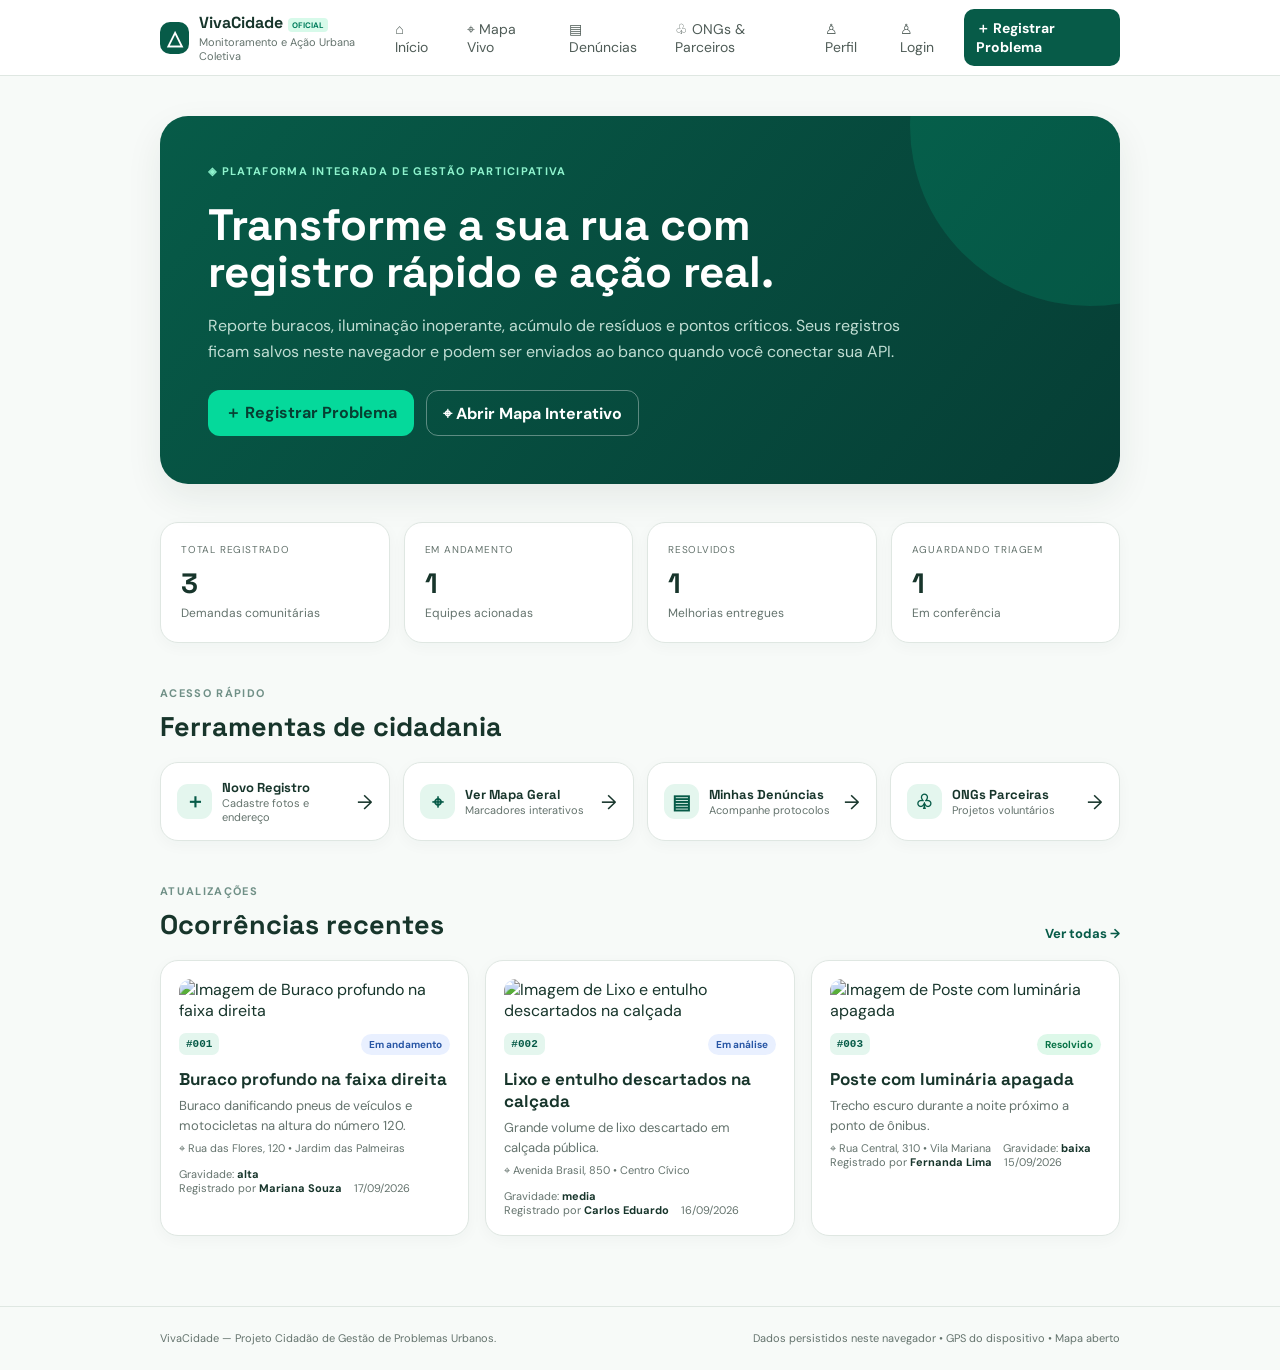
==== commit 27241908: "versão final" ====
--- a/html/index.html
+++ b/html/index.html
@@ -13,6 +13,10 @@
     <link
       href="https://fonts.googleapis.com/css2?family=DM+Sans:wght@400;500;600;700&family=Space+Grotesk:wght@500;600;700&display=swap"
       rel="stylesheet"
+    />
+    <link
+      rel="stylesheet"
+      href="https://unpkg.com/leaflet@1.9.4/dist/leaflet.css"
     />
     <link rel="stylesheet" href="/css/style.css" />
   </head>
@@ -32,12 +36,41 @@
         <a href="#inicio">⌂ Início</a><a href="#mapa">⌖ Mapa Vivo</a
         ><a href="#denuncias">▤ Denúncias</a
         ><a href="#colaboradores">♧ ONGs & Parceiros</a
-        ><a href="#perfil">♙ Perfil</a
+        ><a href="#perfil">♙ Perfil</a><a href="#login">♙ Login</a
         ><a class="nav-cta" href="#registrar">＋ Registrar Problema</a>
       </nav>
     </header>
 
     <main class="shell">
+      <section class="view" data-view="login" hidden>
+        <div class="page-title">
+          <span class="eyebrow muted">Acesso cidadão</span>
+          <h1>Entrar na VivaCidade</h1>
+          <p>Use sua conta para acompanhar denúncias e participar da cidade.</p>
+        </div>
+        <form id="loginForm" class="panel form-panel auth-panel">
+          <div class="auth-badge">△</div>
+          <label
+            >E-mail<input
+              id="loginEmail"
+              type="email"
+              required
+              placeholder="voce@exemplo.com"
+          /></label>
+          <label
+            >Senha<input
+              id="loginPassword"
+              type="password"
+              required
+              minlength="6"
+              placeholder="Mínimo de 6 caracteres"
+          /></label>
+          <button class="button button-primary" type="submit">Entrar</button>
+          <p class="auth-hint">
+            Demo local: no primeiro acesso, uma conta é criada neste navegador.
+          </p>
+        </form>
+      </section>
       <section class="view" data-view="inicio">
         <div class="hero">
           <div class="eyebrow">
@@ -230,11 +263,10 @@
             <div id="mapStatus" class="map-status">
               Mapa OpenStreetMap pronto
             </div>
-            <iframe
-              id="mapFrame"
-              title="Mapa das ocorrências"
-              loading="lazy"
-            ></iframe>
+            <div
+              id="mapCanvas"
+              aria-label="Mapa interativo das denúncias"
+            ></div>
           </div>
           <aside id="mapDetails" class="panel map-details">
             <div class="empty-state">
@@ -347,6 +379,7 @@
         aberto</span
       >
     </footer>
+    <script src="https://unpkg.com/leaflet@1.9.4/dist/leaflet.js"></script>
     <script src="/java/app.js"></script>
   </body>
 </html>
--- a/css/style.css
+++ b/css/style.css
@@ -222,6 +222,15 @@
 .button-outline:hover {
   background: var(--soft);
 }
+.button-danger {
+  border-color: #f0b7b7;
+  background: #fff7f7;
+  color: #b23838;
+}
+.button-danger:hover {
+  border-color: #d95252;
+  background: #ffeaea;
+}
 .stats-grid {
   display: grid;
   grid-template-columns: repeat(4, 1fr);
@@ -399,6 +408,36 @@
 }
 .form-panel {
   max-width: 800px;
+}
+.auth-panel {
+  max-width: 430px;
+  margin: 0 auto 60px;
+}
+.auth-panel > label {
+  display: block;
+  margin: 18px 0;
+}
+.auth-panel .button {
+  width: 100%;
+  margin-top: 8px;
+}
+.auth-badge {
+  display: grid;
+  place-items: center;
+  width: 58px;
+  height: 58px;
+  margin: 0 auto 22px;
+  border-radius: 18px;
+  background: var(--green);
+  color: #fff;
+  font-size: 30px;
+}
+.auth-hint {
+  color: var(--muted);
+  font-size: 11px;
+  line-height: 1.5;
+  text-align: center;
+  margin: 16px 0 0;
 }
 .form-grid {
   display: grid;
@@ -522,6 +561,29 @@
   height: 480px;
   border: 0;
 }
+#mapCanvas {
+  width: 100%;
+  height: 480px;
+  background: #dceee6;
+}
+.vivacidade-marker {
+  background: transparent;
+  border: 0;
+}
+.vivacidade-marker span {
+  display: grid;
+  place-items: center;
+  width: 30px;
+  height: 30px;
+  border: 3px solid #ffffff;
+  border-radius: 50%;
+  background: #075b48;
+  color: #ffffff;
+  box-shadow: 0 3px 10px rgba(7, 91, 72, 0.4);
+  font:
+    700 12px "DM Sans",
+    sans-serif;
+}
 .map-status {
   position: absolute;
   z-index: 1;
@@ -535,6 +597,19 @@
 }
 .map-details {
   min-height: 480px;
+}
+.detail-actions {
+  display: flex;
+  flex-wrap: wrap;
+  gap: 8px;
+  margin-top: 18px;
+}
+.detail-image {
+  width: 100%;
+  max-height: 150px;
+  object-fit: cover;
+  border-radius: 12px;
+  margin-bottom: 14px;
 }
 .empty-state {
   text-align: center;
